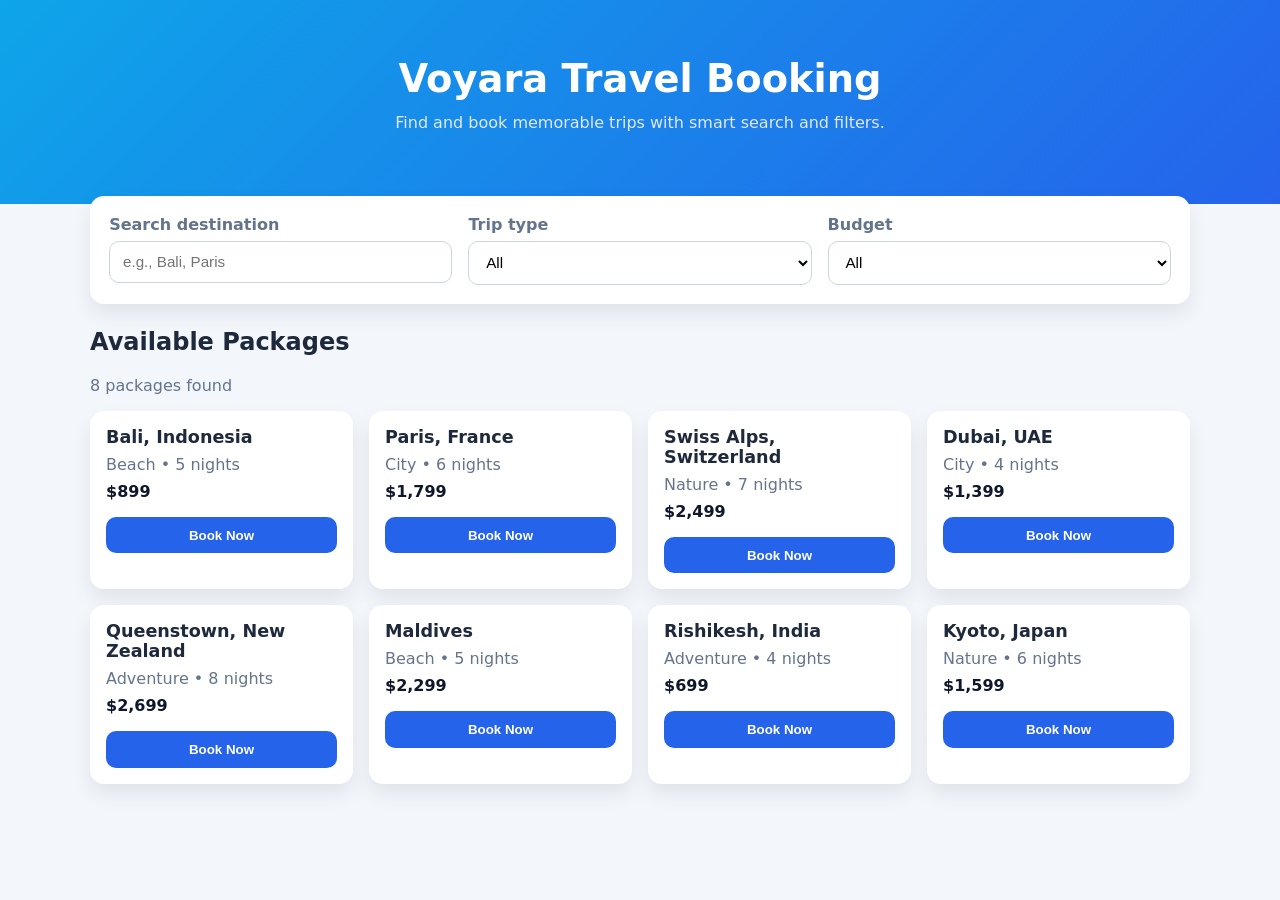
==== index.html @ 16d74845 "Build responsive travel booking website with search and filters" ====
<!DOCTYPE html>
<html lang="en">
  <head>
    <meta charset="UTF-8" />
    <meta name="viewport" content="width=device-width, initial-scale=1.0" />
    <title>Voyara | Travel Booking</title>
    <link rel="stylesheet" href="styles.css" />
  </head>
  <body>
    <header class="hero">
      <div class="container">
        <h1>Voyara Travel Booking</h1>
        <p>Find and book memorable trips with smart search and filters.</p>
      </div>
    </header>

    <main class="container">
      <section class="controls" aria-label="Search and filters">
        <div class="control-group">
          <label for="searchInput">Search destination</label>
          <input id="searchInput" type="text" placeholder="e.g., Bali, Paris" />
        </div>

        <div class="control-group">
          <label for="typeFilter">Trip type</label>
          <select id="typeFilter">
            <option value="all">All</option>
            <option value="Beach">Beach</option>
            <option value="City">City</option>
            <option value="Adventure">Adventure</option>
            <option value="Nature">Nature</option>
          </select>
        </div>

        <div class="control-group">
          <label for="budgetFilter">Budget</label>
          <select id="budgetFilter">
            <option value="all">All</option>
            <option value="low">Under $1000</option>
            <option value="mid">$1000 - $2000</option>
            <option value="high">Above $2000</option>
          </select>
        </div>
      </section>

      <section>
        <h2>Available Packages</h2>
        <p id="resultsCount" class="results-count"></p>
        <div id="packageGrid" class="package-grid"></div>
      </section>
    </main>

    <template id="cardTemplate">
      <article class="card">
        <div class="card-content">
          <h3 class="card-title"></h3>
          <p class="card-meta"></p>
          <p class="card-price"></p>
          <button class="book-btn" type="button">Book Now</button>
        </div>
      </article>
    </template>

    <script src="script.js"></script>
  </body>
</html>
---- styles.css ----
:root {
  --bg: #f3f6fb;
  --surface: #ffffff;
  --text: #1e293b;
  --muted: #64748b;
  --primary: #2563eb;
  --primary-dark: #1d4ed8;
  --ring: #93c5fd;
  --radius: 14px;
  --shadow: 0 10px 20px rgba(15, 23, 42, 0.08);
}

* {
  box-sizing: border-box;
}

body {
  margin: 0;
  font-family: Inter, system-ui, -apple-system, Segoe UI, Roboto, sans-serif;
  color: var(--text);
  background: var(--bg);
}

.container {
  width: min(1100px, 92%);
  margin: 0 auto;
}

.hero {
  background: linear-gradient(135deg, #0ea5e9, #2563eb);
  color: white;
  padding: 3.5rem 0;
  text-align: center;
}

.hero h1 {
  margin: 0;
  font-size: clamp(1.8rem, 3vw, 2.8rem);
}

.hero p {
  margin-top: 0.75rem;
  color: #e2e8f0;
}

main {
  padding: 2rem 0 3rem;
}

.controls {
  display: grid;
  grid-template-columns: repeat(3, minmax(0, 1fr));
  gap: 1rem;
  background: var(--surface);
  padding: 1.2rem;
  border-radius: var(--radius);
  box-shadow: var(--shadow);
  margin-top: -2.5rem;
  margin-bottom: 1.5rem;
}

.control-group {
  display: flex;
  flex-direction: column;
  gap: 0.4rem;
}

label {
  font-weight: 600;
  color: var(--muted);
}

input,
select {
  border: 1px solid #cbd5e1;
  border-radius: 10px;
  padding: 0.72rem 0.8rem;
  font-size: 0.95rem;
  background-color: #fff;
}

input:focus,
select:focus {
  outline: 3px solid var(--ring);
  border-color: var(--primary);
}

.results-count {
  color: var(--muted);
  margin-top: 0.25rem;
}

.package-grid {
  margin-top: 1rem;
  display: grid;
  grid-template-columns: repeat(auto-fill, minmax(230px, 1fr));
  gap: 1rem;
}

.card {
  background: var(--surface);
  border-radius: var(--radius);
  box-shadow: var(--shadow);
  overflow: hidden;
}

.card-content {
  padding: 1rem;
}

.card-title {
  margin: 0;
  font-size: 1.1rem;
}

.card-meta {
  margin: 0.5rem 0;
  color: var(--muted);
}

.card-price {
  margin: 0.35rem 0 1rem;
  font-weight: 700;
  color: #0f172a;
}

.book-btn {
  width: 100%;
  border: none;
  background-color: var(--primary);
  color: #fff;
  font-weight: 600;
  padding: 0.68rem 0.8rem;
  border-radius: 10px;
  cursor: pointer;
}

.book-btn:hover {
  background-color: var(--primary-dark);
}

.no-results {
  background: var(--surface);
  border-radius: var(--radius);
  padding: 1.2rem;
  color: var(--muted);
  box-shadow: var(--shadow);
}

@media (max-width: 768px) {
  .controls {
    grid-template-columns: 1fr;
    margin-top: -2rem;
  }
}
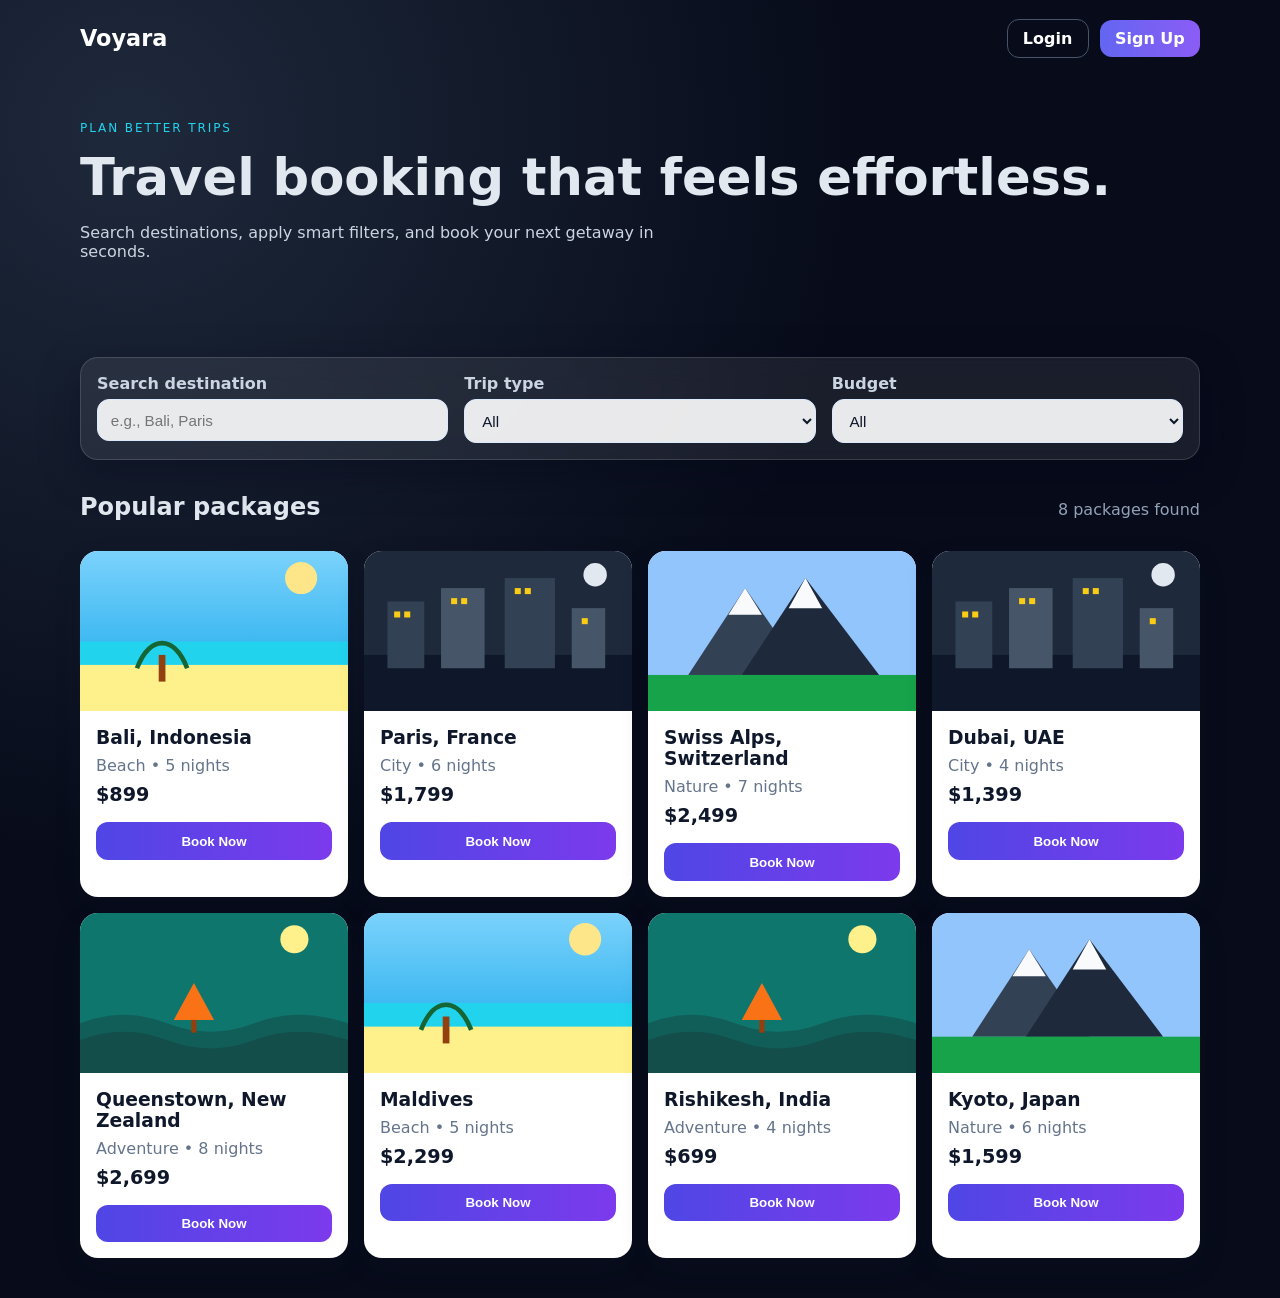
==== commit ca9e3001: "Add modern UI, destination images, and client-side auth pages" ====
--- a/index.html
+++ b/index.html
@@ -3,24 +3,31 @@
   <head>
     <meta charset="UTF-8" />
     <meta name="viewport" content="width=device-width, initial-scale=1.0" />
-    <title>Voyara | Travel Booking</title>
+    <title>Voyara | Explore & Book Trips</title>
+    <link rel="icon" type="image/svg+xml" href="favicon.svg" />
     <link rel="stylesheet" href="styles.css" />
   </head>
   <body>
     <header class="hero">
-      <div class="container">
-        <h1>Voyara Travel Booking</h1>
-        <p>Find and book memorable trips with smart search and filters.</p>
+      <nav class="top-nav container">
+        <a class="brand" href="index.html">Voyara</a>
+        <div class="nav-actions" id="authNav"></div>
+      </nav>
+      <div class="container hero-content">
+        <p class="eyebrow">Plan better trips</p>
+        <h1>Travel booking that feels effortless.</h1>
+        <p class="subtitle">
+          Search destinations, apply smart filters, and book your next getaway in seconds.
+        </p>
       </div>
     </header>
 
-    <main class="container">
+    <main class="container" id="appRoot">
       <section class="controls" aria-label="Search and filters">
         <div class="control-group">
           <label for="searchInput">Search destination</label>
           <input id="searchInput" type="text" placeholder="e.g., Bali, Paris" />
         </div>
-
         <div class="control-group">
           <label for="typeFilter">Trip type</label>
           <select id="typeFilter">
@@ -31,7 +38,6 @@
             <option value="Nature">Nature</option>
           </select>
         </div>
-
         <div class="control-group">
           <label for="budgetFilter">Budget</label>
           <select id="budgetFilter">
@@ -44,14 +50,17 @@
       </section>
 
       <section>
-        <h2>Available Packages</h2>
-        <p id="resultsCount" class="results-count"></p>
+        <div class="section-head">
+          <h2>Popular packages</h2>
+          <p id="resultsCount" class="results-count"></p>
+        </div>
         <div id="packageGrid" class="package-grid"></div>
       </section>
     </main>
 
     <template id="cardTemplate">
       <article class="card">
+        <img class="card-image" alt="" />
         <div class="card-content">
           <h3 class="card-title"></h3>
           <p class="card-meta"></p>
@@ -61,6 +70,7 @@
       </article>
     </template>
 
+    <script src="auth.js"></script>
     <script src="script.js"></script>
   </body>
 </html>
--- a/styles.css
+++ b/styles.css
@@ -1,13 +1,14 @@
 :root {
-  --bg: #f3f6fb;
-  --surface: #ffffff;
-  --text: #1e293b;
-  --muted: #64748b;
-  --primary: #2563eb;
-  --primary-dark: #1d4ed8;
-  --ring: #93c5fd;
-  --radius: 14px;
-  --shadow: 0 10px 20px rgba(15, 23, 42, 0.08);
+  --bg: #070b1a;
+  --surface: rgba(255, 255, 255, 0.08);
+  --surface-solid: #ffffff;
+  --text: #e2e8f0;
+  --text-dark: #0f172a;
+  --muted: #94a3b8;
+  --primary: #6366f1;
+  --primary-2: #22d3ee;
+  --radius: 18px;
+  --shadow: 0 12px 40px rgba(2, 6, 23, 0.35);
 }
 
 * {
@@ -18,33 +19,83 @@
   margin: 0;
   font-family: Inter, system-ui, -apple-system, Segoe UI, Roboto, sans-serif;
   color: var(--text);
-  background: var(--bg);
+  background: radial-gradient(circle at 10% 10%, #1e293b, var(--bg) 45%);
+  min-height: 100vh;
 }
 
 .container {
-  width: min(1100px, 92%);
+  width: min(1120px, 92%);
   margin: 0 auto;
 }
 
 .hero {
-  background: linear-gradient(135deg, #0ea5e9, #2563eb);
-  color: white;
-  padding: 3.5rem 0;
-  text-align: center;
-}
-
-.hero h1 {
-  margin: 0;
-  font-size: clamp(1.8rem, 3vw, 2.8rem);
-}
-
-.hero p {
-  margin-top: 0.75rem;
-  color: #e2e8f0;
+  padding-bottom: 2rem;
+}
+
+.top-nav {
+  display: flex;
+  justify-content: space-between;
+  align-items: center;
+  padding: 1.2rem 0;
+}
+
+.brand {
+  color: #fff;
+  text-decoration: none;
+  font-size: 1.4rem;
+  font-weight: 700;
+}
+
+.nav-actions {
+  display: flex;
+  gap: 0.7rem;
+  align-items: center;
+}
+
+.welcome {
+  color: #cbd5e1;
+  font-weight: 600;
+}
+
+.nav-btn {
+  border: none;
+  text-decoration: none;
+  color: #fff;
+  background: linear-gradient(90deg, var(--primary), #8b5cf6);
+  padding: 0.55rem 0.95rem;
+  border-radius: 12px;
+  font-weight: 600;
+  cursor: pointer;
+}
+
+.nav-btn.ghost {
+  background: transparent;
+  border: 1px solid #475569;
+}
+
+.hero-content {
+  padding: 2rem 0 3rem;
+}
+
+.eyebrow {
+  text-transform: uppercase;
+  letter-spacing: 0.12rem;
+  font-size: 0.75rem;
+  color: var(--primary-2);
+}
+
+h1 {
+  margin: 0.4rem 0;
+  font-size: clamp(2rem, 4vw, 3.2rem);
+}
+
+.subtitle {
+  max-width: 620px;
+  color: #cbd5e1;
 }
 
 main {
-  padding: 2rem 0 3rem;
+  padding-bottom: 2.5rem;
 }
 
 .controls {
@@ -52,11 +103,11 @@
   grid-template-columns: repeat(3, minmax(0, 1fr));
   gap: 1rem;
   background: var(--surface);
-  padding: 1.2rem;
+  border: 1px solid rgba(255, 255, 255, 0.14);
+  backdrop-filter: blur(12px);
+  padding: 1rem;
   border-radius: var(--radius);
   box-shadow: var(--shadow);
-  margin-top: -2.5rem;
-  margin-bottom: 1.5rem;
 }
 
 .control-group {
@@ -66,42 +117,63 @@
 }
 
 label {
+  color: #cbd5e1;
   font-weight: 600;
-  color: var(--muted);
 }
 
 input,
-select {
-  border: 1px solid #cbd5e1;
-  border-radius: 10px;
+select,
+.auth-form input {
+  background: rgba(255, 255, 255, 0.9);
+  color: var(--text-dark);
+  border: 1px solid #dbeafe;
+  border-radius: 12px;
   padding: 0.72rem 0.8rem;
   font-size: 0.95rem;
-  background-color: #fff;
 }
 
 input:focus,
-select:focus {
-  outline: 3px solid var(--ring);
+select:focus,
+.auth-form input:focus {
+  outline: 3px solid rgba(99, 102, 241, 0.35);
   border-color: var(--primary);
+}
+
+.section-head {
+  display: flex;
+  justify-content: space-between;
+  align-items: baseline;
+  margin-top: 1.5rem;
+}
+
+h2 {
+  margin: 0;
 }
 
 .results-count {
   color: var(--muted);
-  margin-top: 0.25rem;
 }
 
 .package-grid {
   margin-top: 1rem;
   display: grid;
-  grid-template-columns: repeat(auto-fill, minmax(230px, 1fr));
+  grid-template-columns: repeat(auto-fill, minmax(260px, 1fr));
   gap: 1rem;
 }
 
 .card {
-  background: var(--surface);
-  border-radius: var(--radius);
-  box-shadow: var(--shadow);
+  background: #fff;
+  color: var(--text-dark);
+  border-radius: var(--radius);
   overflow: hidden;
+  box-shadow: 0 10px 26px rgba(15, 23, 42, 0.2);
+}
+
+.card-image {
+  width: 100%;
+  height: 160px;
+  object-fit: cover;
+  display: block;
 }
 
 .card-content {
@@ -110,46 +182,84 @@
 
 .card-title {
   margin: 0;
-  font-size: 1.1rem;
 }
 
 .card-meta {
+  color: #64748b;
   margin: 0.5rem 0;
-  color: var(--muted);
 }
 
 .card-price {
-  margin: 0.35rem 0 1rem;
+  font-size: 1.2rem;
+  margin: 0.5rem 0 1rem;
   font-weight: 700;
-  color: #0f172a;
-}
-
-.book-btn {
+}
+
+.book-btn,
+.auth-form button {
   width: 100%;
   border: none;
-  background-color: var(--primary);
+  border-radius: 12px;
+  padding: 0.7rem;
+  font-weight: 700;
   color: #fff;
-  font-weight: 600;
-  padding: 0.68rem 0.8rem;
-  border-radius: 10px;
+  background: linear-gradient(90deg, #4f46e5, #7c3aed);
   cursor: pointer;
 }
 
-.book-btn:hover {
-  background-color: var(--primary-dark);
-}
-
 .no-results {
-  background: var(--surface);
-  border-radius: var(--radius);
-  padding: 1.2rem;
-  color: var(--muted);
+  background: var(--surface-solid);
+  border-radius: var(--radius);
+  color: #475569;
+  padding: 1rem;
+}
+
+.auth-page {
+  display: grid;
+  place-items: center;
+  padding: 1.5rem;
+}
+
+.auth-card {
+  width: min(440px, 100%);
+  background: rgba(15, 23, 42, 0.7);
+  border: 1px solid rgba(148, 163, 184, 0.25);
+  border-radius: var(--radius);
+  padding: 1.5rem;
   box-shadow: var(--shadow);
+}
+
+.auth-card p {
+  color: #cbd5e1;
+}
+
+.auth-form {
+  display: grid;
+  gap: 0.6rem;
+}
+
+.auth-message {
+  min-height: 1rem;
+  color: #fda4af;
+  font-size: 0.9rem;
+}
+
+.auth-link {
+  margin-top: 1rem;
+}
+
+.auth-link a {
+  color: #a5b4fc;
 }
 
 @media (max-width: 768px) {
   .controls {
     grid-template-columns: 1fr;
-    margin-top: -2rem;
   }
-}
+
+  .section-head {
+    flex-direction: column;
+    gap: 0.4rem;
+    align-items: flex-start;
+  }
+}
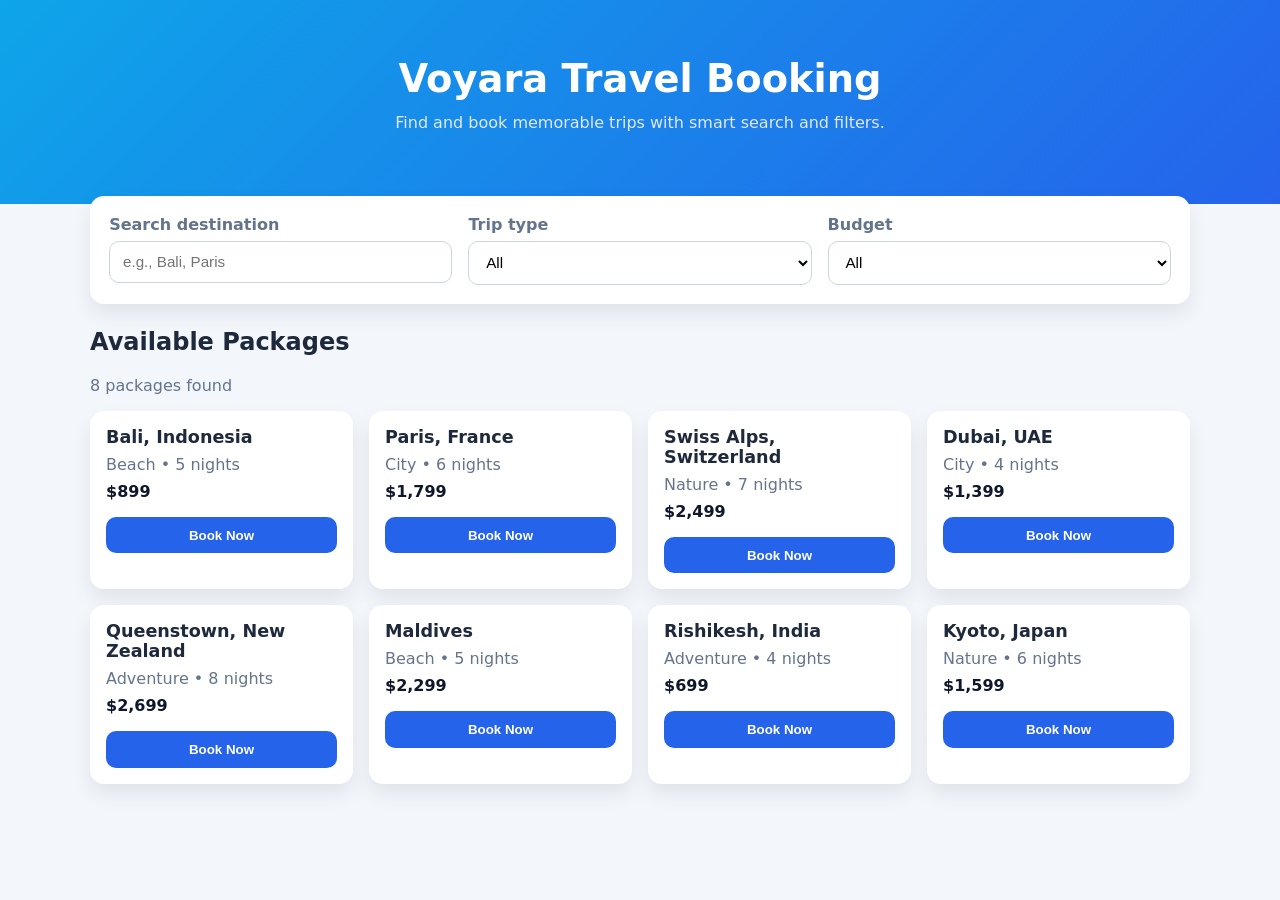
==== commit 8fe16538: "Merge branch 'main' into codex/create-responsive-travel-booking-website-h3eq63" ====
--- a/index.html
+++ b/index.html
@@ -3,31 +3,24 @@
   <head>
     <meta charset="UTF-8" />
     <meta name="viewport" content="width=device-width, initial-scale=1.0" />
-    <title>Voyara | Explore & Book Trips</title>
-    <link rel="icon" type="image/svg+xml" href="favicon.svg" />
+    <title>Voyara | Travel Booking</title>
     <link rel="stylesheet" href="styles.css" />
   </head>
   <body>
     <header class="hero">
-      <nav class="top-nav container">
-        <a class="brand" href="index.html">Voyara</a>
-        <div class="nav-actions" id="authNav"></div>
-      </nav>
-      <div class="container hero-content">
-        <p class="eyebrow">Plan better trips</p>
-        <h1>Travel booking that feels effortless.</h1>
-        <p class="subtitle">
-          Search destinations, apply smart filters, and book your next getaway in seconds.
-        </p>
+      <div class="container">
+        <h1>Voyara Travel Booking</h1>
+        <p>Find and book memorable trips with smart search and filters.</p>
       </div>
     </header>
 
-    <main class="container" id="appRoot">
+    <main class="container">
       <section class="controls" aria-label="Search and filters">
         <div class="control-group">
           <label for="searchInput">Search destination</label>
           <input id="searchInput" type="text" placeholder="e.g., Bali, Paris" />
         </div>
+
         <div class="control-group">
           <label for="typeFilter">Trip type</label>
           <select id="typeFilter">
@@ -38,6 +31,7 @@
             <option value="Nature">Nature</option>
           </select>
         </div>
+
         <div class="control-group">
           <label for="budgetFilter">Budget</label>
           <select id="budgetFilter">
@@ -50,17 +44,14 @@
       </section>
 
       <section>
-        <div class="section-head">
-          <h2>Popular packages</h2>
-          <p id="resultsCount" class="results-count"></p>
-        </div>
+        <h2>Available Packages</h2>
+        <p id="resultsCount" class="results-count"></p>
         <div id="packageGrid" class="package-grid"></div>
       </section>
     </main>
 
     <template id="cardTemplate">
       <article class="card">
-        <img class="card-image" alt="" />
         <div class="card-content">
           <h3 class="card-title"></h3>
           <p class="card-meta"></p>
@@ -70,7 +61,6 @@
       </article>
     </template>
 
-    <script src="auth.js"></script>
     <script src="script.js"></script>
   </body>
 </html>
--- a/styles.css
+++ b/styles.css
@@ -1,14 +1,13 @@
 :root {
-  --bg: #070b1a;
-  --surface: rgba(255, 255, 255, 0.08);
-  --surface-solid: #ffffff;
-  --text: #e2e8f0;
-  --text-dark: #0f172a;
-  --muted: #94a3b8;
-  --primary: #6366f1;
-  --primary-2: #22d3ee;
-  --radius: 18px;
-  --shadow: 0 12px 40px rgba(2, 6, 23, 0.35);
+  --bg: #f3f6fb;
+  --surface: #ffffff;
+  --text: #1e293b;
+  --muted: #64748b;
+  --primary: #2563eb;
+  --primary-dark: #1d4ed8;
+  --ring: #93c5fd;
+  --radius: 14px;
+  --shadow: 0 10px 20px rgba(15, 23, 42, 0.08);
 }
 
 * {
@@ -19,83 +18,33 @@
   margin: 0;
   font-family: Inter, system-ui, -apple-system, Segoe UI, Roboto, sans-serif;
   color: var(--text);
-  background: radial-gradient(circle at 10% 10%, #1e293b, var(--bg) 45%);
-  min-height: 100vh;
+  background: var(--bg);
 }
 
 .container {
-  width: min(1120px, 92%);
+  width: min(1100px, 92%);
   margin: 0 auto;
 }
 
 .hero {
-  padding-bottom: 2rem;
+  background: linear-gradient(135deg, #0ea5e9, #2563eb);
+  color: white;
+  padding: 3.5rem 0;
+  text-align: center;
 }
 
-.top-nav {
-  display: flex;
-  justify-content: space-between;
-  align-items: center;
-  padding: 1.2rem 0;
+.hero h1 {
+  margin: 0;
+  font-size: clamp(1.8rem, 3vw, 2.8rem);
 }
 
-.brand {
-  color: #fff;
-  text-decoration: none;
-  font-size: 1.4rem;
-  font-weight: 700;
-}
-
-.nav-actions {
-  display: flex;
-  gap: 0.7rem;
-  align-items: center;
-}
-
-.welcome {
-  color: #cbd5e1;
-  font-weight: 600;
-}
-
-.nav-btn {
-  border: none;
-  text-decoration: none;
-  color: #fff;
-  background: linear-gradient(90deg, var(--primary), #8b5cf6);
-  padding: 0.55rem 0.95rem;
-  border-radius: 12px;
-  font-weight: 600;
-  cursor: pointer;
-}
-
-.nav-btn.ghost {
-  background: transparent;
-  border: 1px solid #475569;
-}
-
-.hero-content {
-  padding: 2rem 0 3rem;
-}
-
-.eyebrow {
-  text-transform: uppercase;
-  letter-spacing: 0.12rem;
-  font-size: 0.75rem;
-  color: var(--primary-2);
-}
-
-h1 {
-  margin: 0.4rem 0;
-  font-size: clamp(2rem, 4vw, 3.2rem);
-}
-
-.subtitle {
-  max-width: 620px;
-  color: #cbd5e1;
+.hero p {
+  margin-top: 0.75rem;
+  color: #e2e8f0;
 }
 
 main {
-  padding-bottom: 2.5rem;
+  padding: 2rem 0 3rem;
 }
 
 .controls {
@@ -103,11 +52,11 @@
   grid-template-columns: repeat(3, minmax(0, 1fr));
   gap: 1rem;
   background: var(--surface);
-  border: 1px solid rgba(255, 255, 255, 0.14);
-  backdrop-filter: blur(12px);
-  padding: 1rem;
+  padding: 1.2rem;
   border-radius: var(--radius);
   box-shadow: var(--shadow);
+  margin-top: -2.5rem;
+  margin-bottom: 1.5rem;
 }
 
 .control-group {
@@ -117,63 +66,42 @@
 }
 
 label {
-  color: #cbd5e1;
   font-weight: 600;
+  color: var(--muted);
 }
 
 input,
-select,
-.auth-form input {
-  background: rgba(255, 255, 255, 0.9);
-  color: var(--text-dark);
-  border: 1px solid #dbeafe;
-  border-radius: 12px;
+select {
+  border: 1px solid #cbd5e1;
+  border-radius: 10px;
   padding: 0.72rem 0.8rem;
   font-size: 0.95rem;
+  background-color: #fff;
 }
 
 input:focus,
-select:focus,
-.auth-form input:focus {
-  outline: 3px solid rgba(99, 102, 241, 0.35);
+select:focus {
+  outline: 3px solid var(--ring);
   border-color: var(--primary);
-}
-
-.section-head {
-  display: flex;
-  justify-content: space-between;
-  align-items: baseline;
-  margin-top: 1.5rem;
-}
-
-h2 {
-  margin: 0;
 }
 
 .results-count {
   color: var(--muted);
+  margin-top: 0.25rem;
 }
 
 .package-grid {
   margin-top: 1rem;
   display: grid;
-  grid-template-columns: repeat(auto-fill, minmax(260px, 1fr));
+  grid-template-columns: repeat(auto-fill, minmax(230px, 1fr));
   gap: 1rem;
 }
 
 .card {
-  background: #fff;
-  color: var(--text-dark);
+  background: var(--surface);
   border-radius: var(--radius);
+  box-shadow: var(--shadow);
   overflow: hidden;
-  box-shadow: 0 10px 26px rgba(15, 23, 42, 0.2);
-}
-
-.card-image {
-  width: 100%;
-  height: 160px;
-  object-fit: cover;
-  display: block;
 }
 
 .card-content {
@@ -182,84 +110,46 @@
 
 .card-title {
   margin: 0;
+  font-size: 1.1rem;
 }
 
 .card-meta {
-  color: #64748b;
   margin: 0.5rem 0;
+  color: var(--muted);
 }
 
 .card-price {
-  font-size: 1.2rem;
-  margin: 0.5rem 0 1rem;
+  margin: 0.35rem 0 1rem;
   font-weight: 700;
+  color: #0f172a;
 }
 
-.book-btn,
-.auth-form button {
+.book-btn {
   width: 100%;
   border: none;
-  border-radius: 12px;
-  padding: 0.7rem;
-  font-weight: 700;
+  background-color: var(--primary);
   color: #fff;
-  background: linear-gradient(90deg, #4f46e5, #7c3aed);
+  font-weight: 600;
+  padding: 0.68rem 0.8rem;
+  border-radius: 10px;
   cursor: pointer;
 }
 
-.no-results {
-  background: var(--surface-solid);
-  border-radius: var(--radius);
-  color: #475569;
-  padding: 1rem;
+.book-btn:hover {
+  background-color: var(--primary-dark);
 }
 
-.auth-page {
-  display: grid;
-  place-items: center;
-  padding: 1.5rem;
-}
-
-.auth-card {
-  width: min(440px, 100%);
-  background: rgba(15, 23, 42, 0.7);
-  border: 1px solid rgba(148, 163, 184, 0.25);
+.no-results {
+  background: var(--surface);
   border-radius: var(--radius);
-  padding: 1.5rem;
+  padding: 1.2rem;
+  color: var(--muted);
   box-shadow: var(--shadow);
-}
-
-.auth-card p {
-  color: #cbd5e1;
-}
-
-.auth-form {
-  display: grid;
-  gap: 0.6rem;
-}
-
-.auth-message {
-  min-height: 1rem;
-  color: #fda4af;
-  font-size: 0.9rem;
-}
-
-.auth-link {
-  margin-top: 1rem;
-}
-
-.auth-link a {
-  color: #a5b4fc;
 }
 
 @media (max-width: 768px) {
   .controls {
     grid-template-columns: 1fr;
-  }
-
-  .section-head {
-    flex-direction: column;
-    gap: 0.4rem;
-    align-items: flex-start;
+    margin-top: -2rem;
   }
 }
